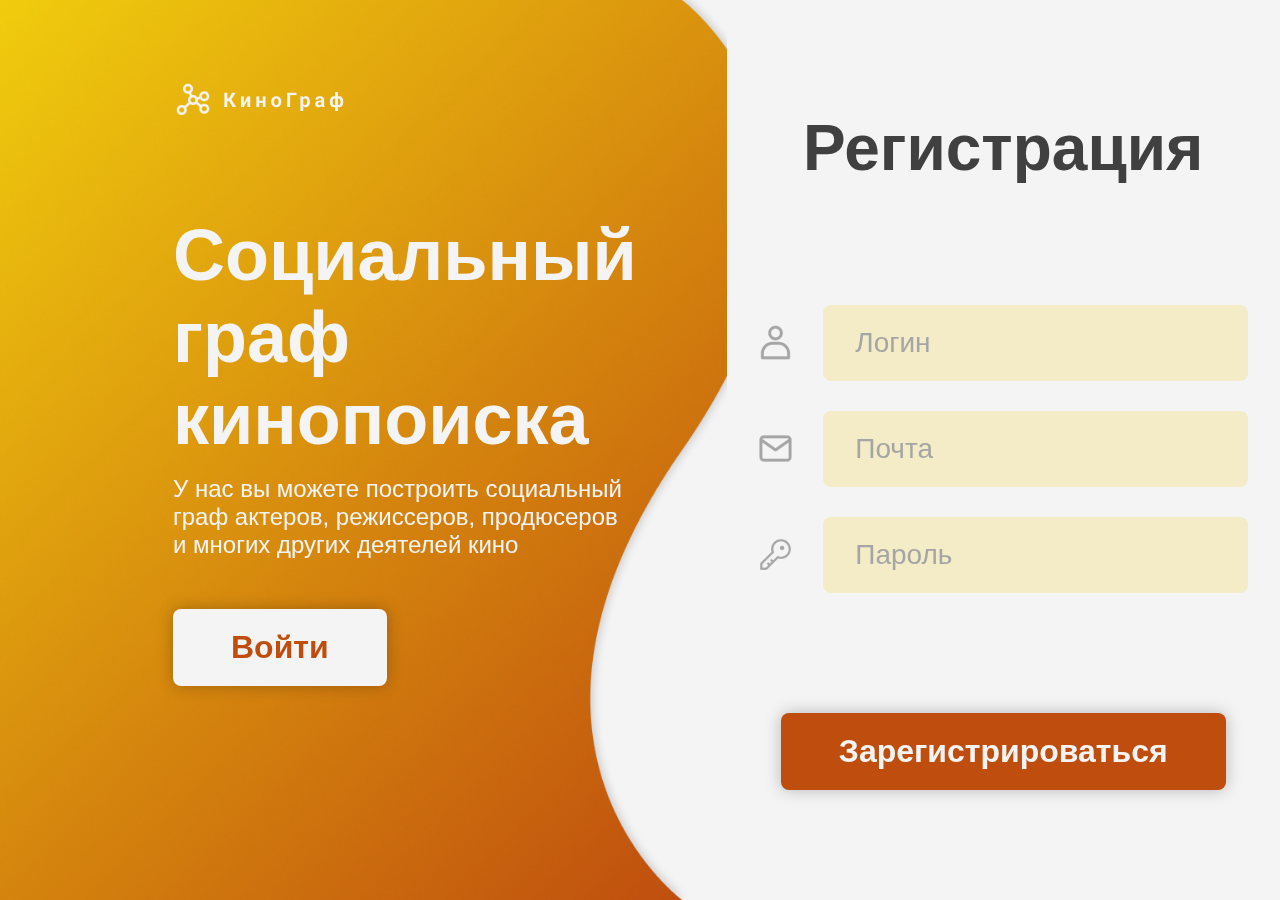
==== server/templates/index.html @ 752a864b "new structure" ====
<!DOCTYPE html>
<html lang="ru">
<head>
	<meta charset="UTF-8">
	<meta name="viewport" content="width=device-width, initial-scale=1.0">
	<title>Социальный граф кинопоиска</title>
	<link rel="stylesheet" type="text/css" href="../static/css/style.css">
	<link rel="stylesheet" type="text/css" href="../static/css/register.css">
	<link rel="stylesheet" type="text/css" href="../static/css/login-modal.css">
</head>
<body>
	<img src="../static/img/logo.png" alt="КиноГраф" class="logo">
	<div class="main-container">
		<div class="main-info-container">
			<div class="main-info-content">
				<div class="main-info-text">
					<h1 class="main-title">Социальный<br>граф кинопоиска</h1>
					<p class="main-text">
						У нас вы можете построить социальный<br>
						граф актеров, режиссеров, продюсеров<br>
						и многих других деятелей кино
					</p>
				</div>
				<button id="open-login-window" class="main-log-in-btn glowing-button">Войти</button>
			</div>
		</div>
		<div class="register-container">
			<h2 class="register-title">Регистрация</h2>
			<form id="register-form" class="register-form auth-container">
				<div class="auth-field">
					<img src="../static/img/login-icon.png" alt="login-icon" class="login-icon auth-icon">
					<input type="text" name="login" id="register-login-input" class="auth-input" required placeholder="Логин" />
				</div>
				<div class="auth-field">
					<img src="../static/img/email-icon.png" alt="email-icon" class="email-icon auth-icon">
					<input type="email" name="email" id="register-email-input" class="auth-input" required placeholder="Почта" />
				</div>
				<div class="auth-field">
					<img src="../static/img/password-icon.png" alt="password-icon" class="password-icon auth-icon">
					<input type="password" name="password" id="register-password-input" class="auth-input" required placeholder="Пароль" />
				</div>
				<button type="submit" id="register-button" class="register-button glowing-button">Зарегистрироваться</button>
			</form>
		</div>
	</div>
	<script src="../static/js/base.js"></script>
	<script src="../static/js/login-modal.js"></script>
	<script src="../static/js/main.js"></script>
</body>
</html>
---- server/static/css/style.css ----
::selection {
	background-color: #726253;
	color: #F4F4F4;
}

body {
	margin: 0;
	padding: 0;
	height: 100vh;
	background-color: #F4F4F4;
	font-family: Roboto, sans-serif;
}

h1, h2, h3, p, span {
	margin: 0;
	padding: 0;
}

.glowing-button {
	padding: 18px 56px;
	border: 2px solid transparent;
	border-radius: 8px;
	box-shadow: 0 0 16px rgba(0, 0, 0, 0.25);
	color: #F4F4F4;
	font-size: 32px;
	font-weight: bold;
	cursor: pointer;
	transition: all 0.2s ease;
}

.auth-container {
	display: flex;
	flex-direction: column;
	justify-content: space-between;
	align-items: center;
}

.auth-field {
	display: flex;
	justify-content: space-between;
	gap: 30px;
	align-items: center;
	padding-bottom: 30px;
}

.auth-icon {
	width: 35px;
	height: 35px;
}

.auth-input {
	padding: 20px 30px;
	border: 2px solid transparent;
	border-radius: 8px;
	background-color: rgba(240, 204, 13, 0.2);
	color: #404040;
	font-size: 28px;
	transition: all 0.1s ease;
}
.auth-input:focus {
	border-color: #F0CC0D;
	border-radius: 8px;
	box-shadow: 0 0 16px rgba(240, 204, 13, 0.5);
	outline: none;
}
.auth-input:hover {
	border-color: #F0CC0D;
	border-radius: 8px;
	box-shadow: 0 0 16px rgba(240, 204, 13, 0.5);
}
.auth-input::placeholder {
	color: #A5A5A5;
}
---- server/static/css/register.css ----
.main-container {
    display: flex;
    flex-direction: row;
    height: 100vh;
}

.logo {
    position: absolute;
    margin-left: 173px;
    margin-top: 80px;
}

.main-info-container {
    display: flex;
    align-items: center;
    width: 50%;
    height: auto;
    padding-left: 173px;
    background-image: url('../img/main-bg.png');
    background-repeat: no-repeat;
    background-size: cover;
    color: #F4F4F4;
}

.main-info-content {

}

.main-info-text {
    display: flex;
    flex-direction: column;
    justify-content: space-between;
    gap: 15px;
}

.main-title {
    font-size: 72px;
    font-weight: bold;
}

.main-text {
    font-size: 24px;
}

.main-log-in-btn {
    margin-top: 50px;
    background-color: #F4F4F4;
    color: #BF4E0E;
}
.main-log-in-btn:hover {
    background-color: transparent;
    border-color: #F4F4F4;
    box-shadow: none;
    color: #F4F4F4;
}

.register-container {
    width: 50%;
    display: flex;
    flex-direction: column;
    justify-content: center;
    align-items: center;
}

.register-title {
    color: #404040;
    font-size: 64px;
    font-weight: bold;
}

.register-form {
    margin-top: 120px;
}

.register-button {
    margin-top: 90px;
    display: block;
    background-color: #BF4E0E;
}
.register-button:hover {
    background-color: transparent;
    border-color: #BF4E0E;
    box-shadow: none;
    color: #BF4E0E;
}
---- server/static/css/login-modal.css ----
.login-modal {}

.login-modal.open .auth-overlay,
.login-modal.open .auth-modal-window {
    opacity: 1;
    z-index: 1000;
}

.auth-overlay, .auth-modal-window {
    opacity: 0;
    z-index: -1;
}

.auth-overlay {
    position: fixed;
    top: 0;
    right: 0;
    left: 0;
    bottom: 0;
    background-color: rgba(0, 0, 0, 0.5);
}

.auth-modal-window {
    position: fixed;
    top: 50%;
    left: 50%;
    transform: translate(-50%, -50%);
    display: flex;
    flex-direction: column;
    max-width: 470px;
    background-color: #F4F4F4;
    border-radius: 8px;
    padding: 0 56px 40px 56px;
    text-align: center;
    box-shadow: 0 0 16px rgba(0, 0, 0, 0.25);
}

.close-icon {
    position: absolute;
    top: 30px;
    right: 30px;
    cursor: pointer;
    width: 35px;
    height: 35px;
}

.login-title {
    color: #404040;
    font-size: 48px;
    font-weight: bold;
    padding-top: 40px;
}

.login-form {
    margin-top: 52px;
}

.login-button {
    margin-top: 22px;
    display: block;
    background-color: #F0CC0D;
    color: #404040;
    width: 100%;
}
.login-button:hover {
    background-color: transparent;
    border-color: #F0CC0D;
    box-shadow: none;
    color: #F0CC0D;
}
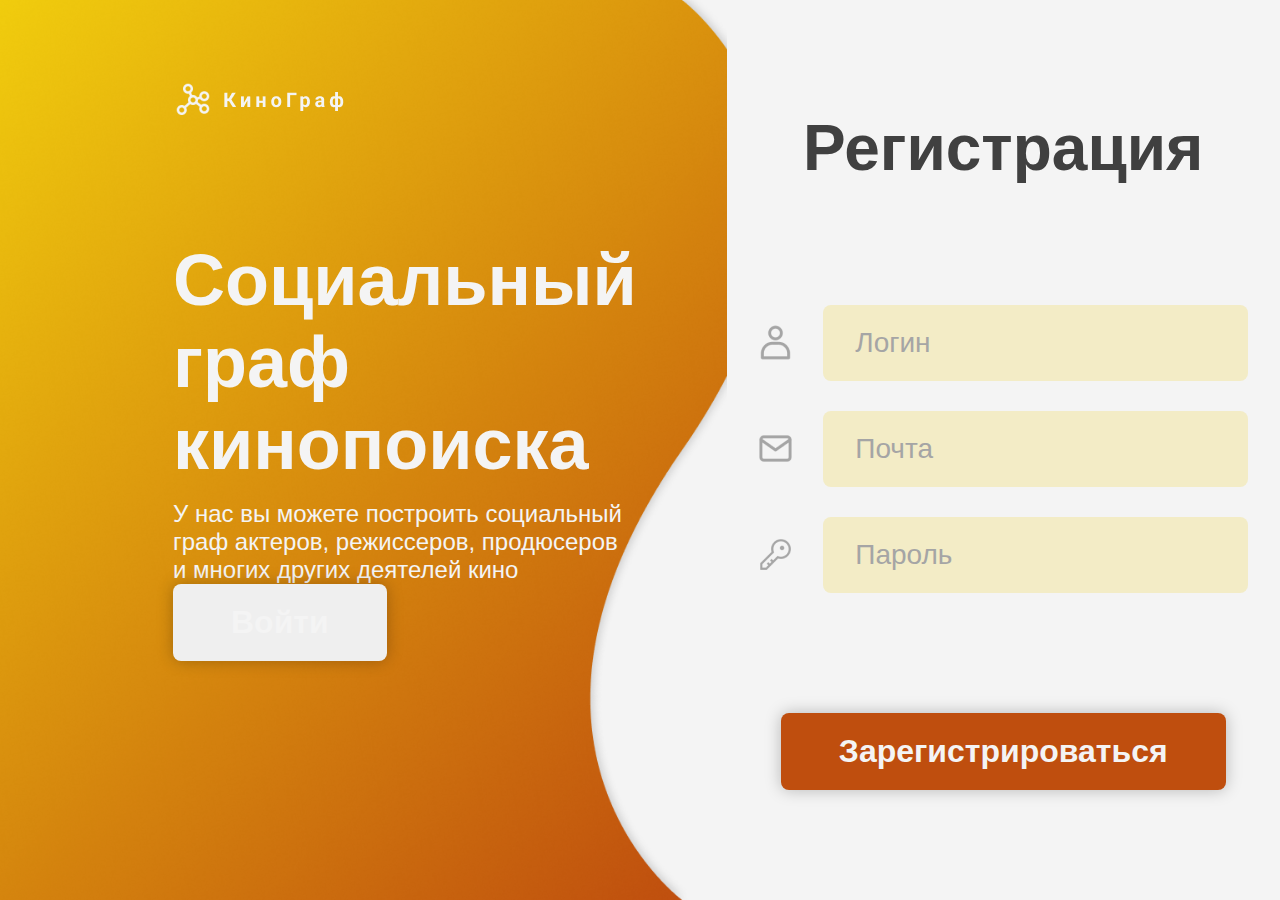
==== commit 287136bf: "Fix ui after removing classes" ====
--- a/server/templates/index.html
+++ b/server/templates/index.html
@@ -3,10 +3,11 @@
 <head>
 	<meta charset="UTF-8">
 	<meta name="viewport" content="width=device-width, initial-scale=1.0">
-	<title>Социальный граф кинопоиска</title>
+	<title>КиноГраф</title>
 	<link rel="stylesheet" type="text/css" href="../static/css/style.css">
 	<link rel="stylesheet" type="text/css" href="../static/css/register.css">
 	<link rel="stylesheet" type="text/css" href="../static/css/login-modal.css">
+	<link rel="icon" type="images/x-icon" href="../static/img/favicon.png">
 </head>
 <body>
 	<img src="../static/img/logo.png" alt="КиноГраф" class="logo">
--- a/server/static/css/style.css
+++ b/server/static/css/style.css
@@ -1,5 +1,5 @@
 ::selection {
-	background-color: #726253;
+	background-color: rgba(191, 78, 14, 0.75);
 	color: #F4F4F4;
 }
 
--- a/server/static/css/register.css
+++ b/server/static/css/register.css
@@ -42,12 +42,12 @@
     font-size: 24px;
 }
 
-.main-log-in-btn {
+.open-login-window {
     margin-top: 50px;
     background-color: #F4F4F4;
     color: #BF4E0E;
 }
-.main-log-in-btn:hover {
+.open-login-window:hover {
     background-color: transparent;
     border-color: #F4F4F4;
     box-shadow: none;
--- a/server/static/css/login-modal.css
+++ b/server/static/css/login-modal.css
@@ -1,17 +1,17 @@
 .login-modal {}
 
-.login-modal.open .auth-overlay,
-.login-modal.open .auth-modal-window {
+.modal-window.open .modal-overlay,
+.modal-window.open .auth-modal-window {
     opacity: 1;
     z-index: 1000;
 }
 
-.auth-overlay, .auth-modal-window {
+.modal-overlay, .auth-modal-window {
     opacity: 0;
     z-index: -1;
 }
 
-.auth-overlay {
+.modal-overlay {
     position: fixed;
     top: 0;
     right: 0;
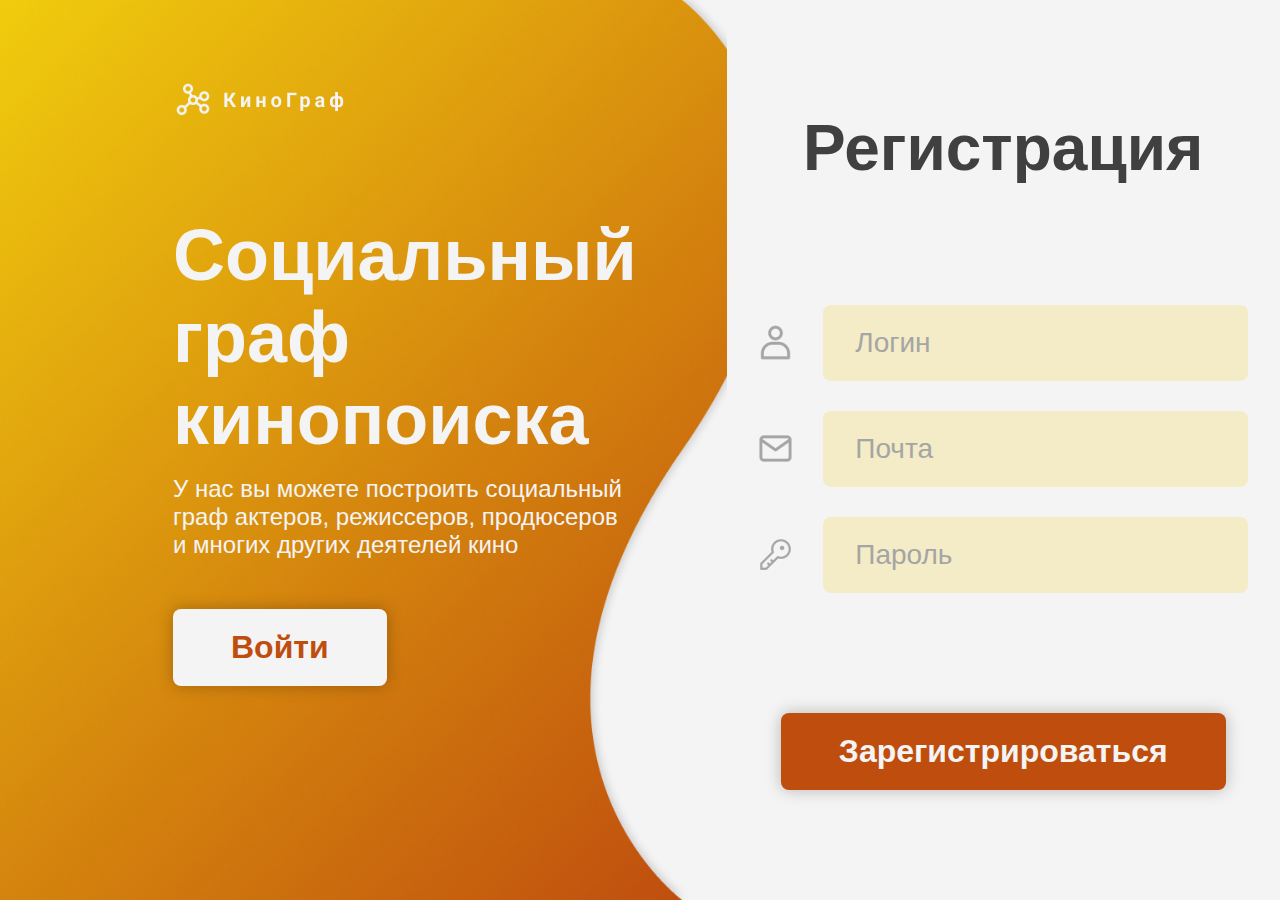
==== commit afc4c4d2: "Fix auth modal window" ====
--- a/server/templates/index.html
+++ b/server/templates/index.html
@@ -22,7 +22,7 @@
 						и многих других деятелей кино
 					</p>
 				</div>
-				<button id="open-login-window" class="main-log-in-btn glowing-button">Войти</button>
+				<button class="open-login-window-btn glowing-button">Войти</button>
 			</div>
 		</div>
 		<div class="register-container">
--- a/server/static/css/register.css
+++ b/server/static/css/register.css
@@ -42,12 +42,12 @@
     font-size: 24px;
 }
 
-.open-login-window {
+.open-login-window-btn {
     margin-top: 50px;
     background-color: #F4F4F4;
     color: #BF4E0E;
 }
-.open-login-window:hover {
+.open-login-window-btn:hover {
     background-color: transparent;
     border-color: #F4F4F4;
     box-shadow: none;
